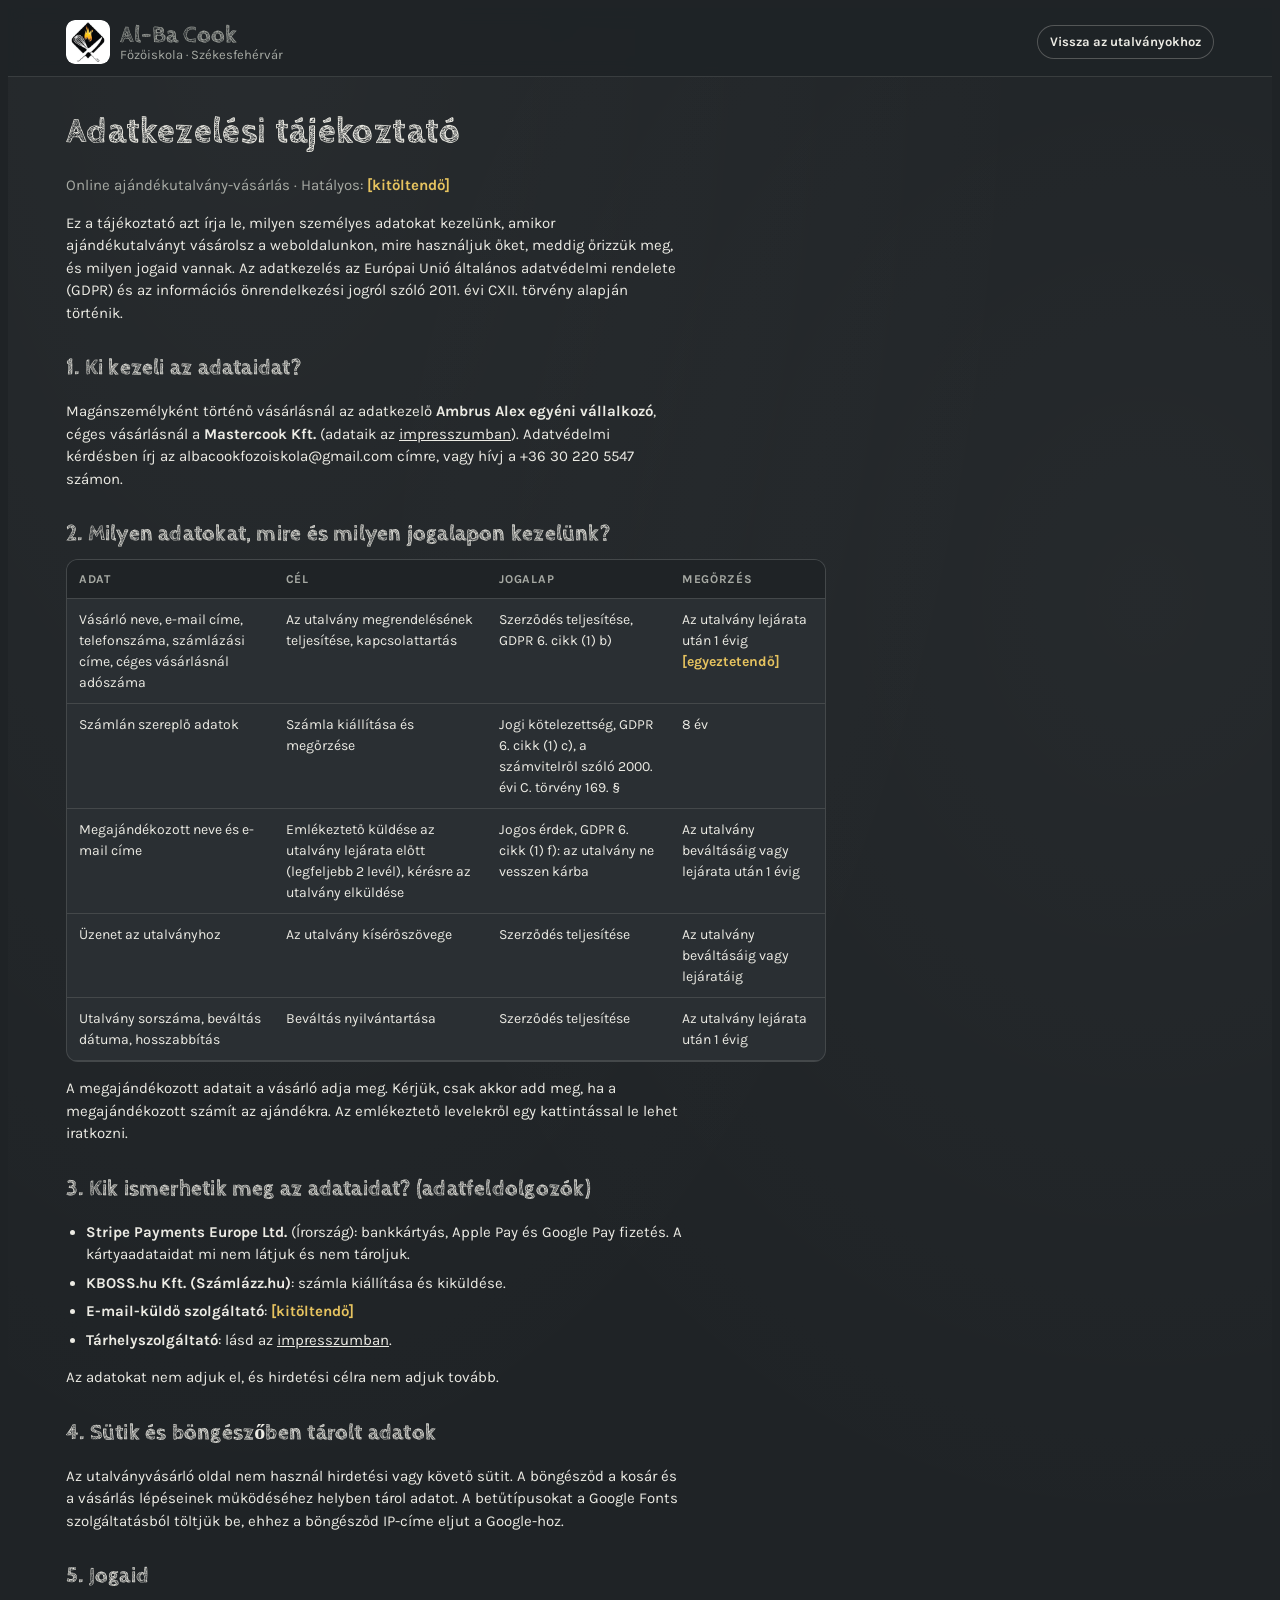
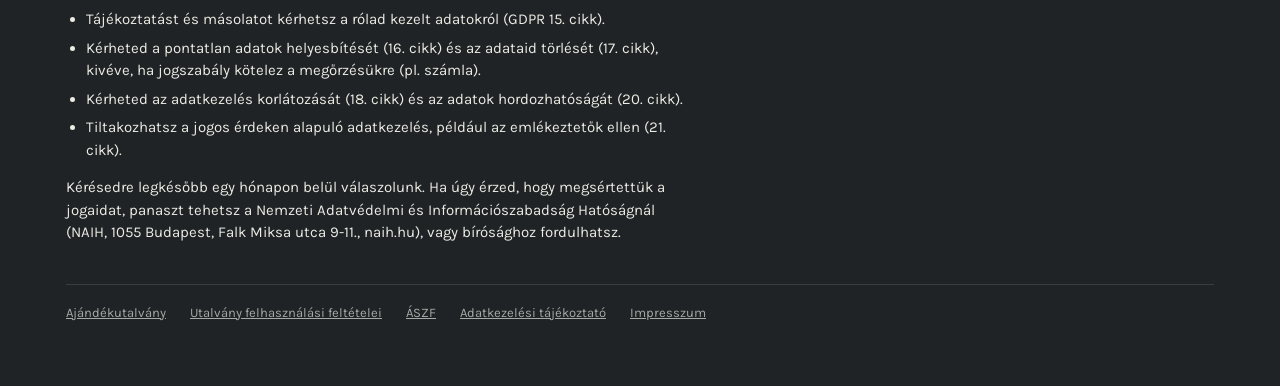
==== adatkezeles.html @ 680cd4ec "Impresszum, adatkezelési tájékoztató" ====
<!doctype html>
<html lang="hu">
<head>
<meta charset="utf-8">
<meta name="viewport" content="width=device-width,initial-scale=1,viewport-fit=cover">
<meta name="robots" content="noindex">
<title>Adatkezelési tájékoztató · Al-Ba Cook</title>
<link rel="icon" href="img/logo-mark.png">
<link rel="stylesheet" href="https://fonts.googleapis.com/css2?family=Cabin+Sketch:wght@400;700&family=Karla:wght@400;500;600;700&family=JetBrains+Mono:wght@400;600&display=swap">
<link rel="stylesheet" href="style.css">
<style>.doc{max-width:760px;margin-top:28px}.doc h1{font-size:36px;margin-bottom:6px}.doc h2{font-size:22px;margin:28px 0 8px}.doc p,.doc li{max-width:68ch}.doc ul{padding-left:20px;display:flex;flex-direction:column;gap:6px}
.doc dl{display:grid;grid-template-columns:minmax(140px,auto) minmax(0,1fr);gap:6px 18px;margin:0}.doc dt{color:var(--dust)}.doc dd{margin:0}
.todo{color:var(--butter);font-weight:700}.doc .tablebox table{min-width:640px}</style>
</head>
<body>
<header class="top"><div class="wrap">
  <a class="brand" href="./" style="color:inherit;text-decoration:none"><img src="img/logo-mark.png" alt="Al-Ba Cook logó"><span class="bt"><b>Al-Ba Cook</b><span>Főzőiskola · Székesfehérvár</span></span></a>
  <a class="btn ghost small" href="./" style="text-decoration:none">Vissza az utalványokhoz</a>
</div></header>
<main class="wrap">
<article class="doc">
  <h1>Adatkezelési tájékoztató</h1>
  <p class="muted">Online ajándékutalvány-vásárlás · Hatályos: <span class="todo">[kitöltendő]</span></p>
  <p>Ez a tájékoztató azt írja le, milyen személyes adatokat kezelünk, amikor ajándékutalványt vásárolsz a weboldalunkon, mire használjuk őket, meddig őrizzük meg, és milyen jogaid vannak. Az adatkezelés az Európai Unió általános adatvédelmi rendelete (GDPR) és az információs önrendelkezési jogról szóló 2011. évi CXII. törvény alapján történik.</p>

  <h2>1. Ki kezeli az adataidat?</h2>
  <p>Magánszemélyként történő vásárlásnál az adatkezelő <b>Ambrus Alex egyéni vállalkozó</b>, céges vásárlásnál a <b>Mastercook Kft.</b> (adataik az <a href="impresszum.html" style="color:var(--chalk)">impresszumban</a>). Adatvédelmi kérdésben írj az albacookfozoiskola@gmail.com címre, vagy hívj a +36 30 220 5547 számon.</p>

  <h2>2. Milyen adatokat, mire és milyen jogalapon kezelünk?</h2>
  <div class="tablebox"><table>
    <thead><tr><th>Adat</th><th>Cél</th><th>Jogalap</th><th>Megőrzés</th></tr></thead>
    <tbody>
      <tr><td>Vásárló neve, e-mail címe, telefonszáma, számlázási címe, céges vásárlásnál adószáma</td><td>Az utalvány megrendelésének teljesítése, kapcsolattartás</td><td>Szerződés teljesítése, GDPR 6. cikk (1) b)</td><td>Az utalvány lejárata után 1 évig <span class="todo">[egyeztetendő]</span></td></tr>
      <tr><td>Számlán szereplő adatok</td><td>Számla kiállítása és megőrzése</td><td>Jogi kötelezettség, GDPR 6. cikk (1) c), a számvitelről szóló 2000. évi C. törvény 169. §</td><td>8 év</td></tr>
      <tr><td>Megajándékozott neve és e-mail címe</td><td>Emlékeztető küldése az utalvány lejárata előtt (legfeljebb 2 levél), kérésre az utalvány elküldése</td><td>Jogos érdek, GDPR 6. cikk (1) f): az utalvány ne vesszen kárba</td><td>Az utalvány beváltásáig vagy lejárata után 1 évig</td></tr>
      <tr><td>Üzenet az utalványhoz</td><td>Az utalvány kísérőszövege</td><td>Szerződés teljesítése</td><td>Az utalvány beváltásáig vagy lejáratáig</td></tr>
      <tr><td>Utalvány sorszáma, beváltás dátuma, hosszabbítás</td><td>Beváltás nyilvántartása</td><td>Szerződés teljesítése</td><td>Az utalvány lejárata után 1 évig</td></tr>
    </tbody></table></div>
  <p>A megajándékozott adatait a vásárló adja meg. Kérjük, csak akkor add meg, ha a megajándékozott számít az ajándékra. Az emlékeztető levelekről egy kattintással le lehet iratkozni.</p>

  <h2>3. Kik ismerhetik meg az adataidat? (adatfeldolgozók)</h2>
  <ul>
    <li><b>Stripe Payments Europe Ltd.</b> (Írország): bankkártyás, Apple Pay és Google Pay fizetés. A kártyaadataidat mi nem látjuk és nem tároljuk.</li>
    <li><b>KBOSS.hu Kft. (Számlázz.hu)</b>: számla kiállítása és kiküldése.</li>
    <li><b>E-mail-küldő szolgáltató</b>: <span class="todo">[kitöltendő]</span></li>
    <li><b>Tárhelyszolgáltató</b>: lásd az <a href="impresszum.html" style="color:var(--chalk)">impresszumban</a>.</li>
  </ul>
  <p>Az adatokat nem adjuk el, és hirdetési célra nem adjuk tovább.</p>

  <h2>4. Sütik és böngészőben tárolt adatok</h2>
  <p>Az utalványvásárló oldal nem használ hirdetési vagy követő sütit. A böngésződ a kosár és a vásárlás lépéseinek működéséhez helyben tárol adatot. A betűtípusokat a Google Fonts szolgáltatásból töltjük be, ehhez a böngésződ IP-címe eljut a Google-hoz.</p>

  <h2>5. Jogaid</h2>
  <ul>
    <li>Tájékoztatást és másolatot kérhetsz a rólad kezelt adatokról (GDPR 15. cikk).</li>
    <li>Kérheted a pontatlan adatok helyesbítését (16. cikk) és az adataid törlését (17. cikk), kivéve, ha jogszabály kötelez a megőrzésükre (pl. számla).</li>
    <li>Kérheted az adatkezelés korlátozását (18. cikk) és az adatok hordozhatóságát (20. cikk).</li>
    <li>Tiltakozhatsz a jogos érdeken alapuló adatkezelés, például az emlékeztetők ellen (21. cikk).</li>
  </ul>
  <p>Kérésedre legkésőbb egy hónapon belül válaszolunk. Ha úgy érzed, hogy megsértettük a jogaidat, panaszt tehetsz a Nemzeti Adatvédelmi és Információszabadság Hatóságnál (NAIH, 1055 Budapest, Falk Miksa utca 9-11., naih.hu), vagy bírósághoz fordulhatsz.</p>
</article>
<footer class="foot">
  <a href="./" style="color:inherit">Ajándékutalvány</a>
  <a href="feltetelek.html" style="color:inherit">Utalvány felhasználási feltételei</a>
  <a href="aszf.html" style="color:inherit">ÁSZF</a>
  <a href="adatkezeles.html" style="color:inherit">Adatkezelési tájékoztató</a>
  <a href="impresszum.html" style="color:inherit">Impresszum</a>
</footer>
</main>
</body>
</html>
---- style.css ----
/* Layout: krétatábla-világ. Felül sáv + nézetváltó, alatta 2 oszlop (lépések | kosár), mobilon egy oszlop. */
:root{
  color-scheme: dark;
  --slate:#1f2326; --board:#2a2f33; --board-2:#33393e; --line:rgba(236,235,228,.13); --line-2:rgba(236,235,228,.26);
  --chalk:#ecebe4; --dust:#a7aaa4; --tomato:#e2583e; --tomato-ink:#fff6f2; --basil:#86b86f; --butter:#e6c35f; --err:#ef7a68;
  --f-display:"Cabin Sketch", "Comic Sans MS", cursive; --f-body:"Karla", system-ui, -apple-system, "Segoe UI", sans-serif; --f-mono:"JetBrains Mono", ui-monospace, Menlo, monospace;
  --r:10px;
}
*{box-sizing:border-box}
[hidden]{display:none!important}
img{max-width:100%}
.det>div{min-width:0}
.det img{width:100%;display:block}
html,body{background:var(--slate);color:var(--chalk)}
body{font-family:var(--f-body);font-size:15px;line-height:1.5;
  background-image:radial-gradient(ellipse at 20% 0%,rgba(255,255,255,.04),transparent 55%),radial-gradient(ellipse at 90% 30%,rgba(255,255,255,.03),transparent 50%);}
.wrap{max-width:1180px;margin:0 auto;padding-inline:16px;padding-block:0 56px}
h1,h2,h3{font-family:var(--f-display);font-weight:700;letter-spacing:.01em;text-wrap:balance;margin:0}
button,input,select,textarea{font:inherit;color:inherit}
:focus-visible{outline:2px solid var(--butter);outline-offset:2px}
.mono{font-family:var(--f-mono);font-variant-numeric:tabular-nums}
.muted{color:var(--dust)}
.small{font-size:13px}

/* top */
.top{position:sticky;top:env(safe-area-inset-top,0px);z-index:5;background:rgba(31,35,38,.92);backdrop-filter:blur(8px);border-bottom:1px solid var(--line)}
.top .wrap{display:flex;align-items:center;gap:16px;flex-wrap:wrap;padding-block:12px}
.brand{display:flex;align-items:baseline;gap:10px;margin-right:auto}
.brand b{font-family:var(--f-display);font-size:24px}
.brand span{color:var(--dust);font-size:13px}
.tabs{display:flex;gap:4px;background:var(--board);border:1px solid var(--line);border-radius:999px;padding:4px}
.tabs button{border:0;background:transparent;padding:7px 14px;border-radius:999px;cursor:pointer;color:var(--dust);font-weight:600;font-size:14px}
.tabs button[aria-selected="true"]{background:var(--chalk);color:var(--slate)}
.demo-note{background:rgba(230,195,95,.12);border:1px dashed rgba(230,195,95,.55);color:var(--butter);border-radius:var(--r);padding:10px 14px;font-size:13px;margin-top:18px}

/* shop layout */
.shop{display:grid;grid-template-columns:minmax(0,1fr) 340px;gap:28px;margin-top:22px;align-items:start}
@media (max-width:900px){.shop{grid-template-columns:minmax(0,1fr)}}
.steps{display:flex;flex-direction:column;gap:16px;min-width:0}
.step{background:var(--board);border:1px solid var(--line);border-radius:14px;padding:20px}
.step[data-state="locked"]{opacity:.45;pointer-events:none}
.step-h{display:flex;align-items:center;gap:12px;margin-bottom:14px}
.step-n{width:30px;height:30px;border-radius:50%;border:1.5px solid var(--line-2);display:grid;place-items:center;font-family:var(--f-display);font-size:18px;flex:none}
.step[data-state="done"] .step-n{background:var(--basil);border-color:var(--basil);color:var(--slate)}
.step-h h2{font-size:24px}
.step-h .edit{margin-left:auto}
.seg{display:inline-flex;background:var(--slate);border:1px solid var(--line);border-radius:999px;padding:3px;gap:3px;max-width:100%}
@media (max-width:420px){.seg button{padding:7px 10px;font-size:14px}}
.seg button{border:0;background:transparent;padding:7px 14px;border-radius:999px;cursor:pointer;color:var(--dust);font-weight:600}
.seg button[aria-pressed="true"]{background:var(--board-2);color:var(--chalk);box-shadow:inset 0 0 0 1px var(--line-2)}
.chips{display:flex;gap:6px;flex-wrap:wrap;margin:12px 0 4px}
.chip{border:1px solid var(--line);background:transparent;padding:4px 11px;border-radius:999px;cursor:pointer;color:var(--dust);font-size:13px}
.chip[aria-pressed="true"]{border-color:var(--chalk);color:var(--chalk)}
.grid{display:grid;grid-template-columns:repeat(auto-fill,minmax(190px,1fr));gap:12px;margin-top:14px}
.card{background:var(--slate);border:1px solid var(--line);border-radius:var(--r);overflow:hidden;display:flex;flex-direction:column}
.card.in{border-color:var(--tomato);box-shadow:0 0 0 1px var(--tomato)}
.card img{display:block;width:100%;aspect-ratio:16/10;object-fit:cover;background:var(--board-2)}
.card .b{padding:10px 12px 12px;display:flex;flex-direction:column;gap:6px;flex:1}
.card .t{font-weight:700;line-height:1.25}
.card .row{display:flex;align-items:center;justify-content:space-between;gap:8px;margin-top:auto}
.price{font-variant-numeric:tabular-nums;font-weight:700}
.tag{font-size:11px;letter-spacing:.06em;text-transform:uppercase;color:var(--dust)}
.tag.warn{color:var(--butter)}
.qty{display:inline-flex;align-items:center;border:1px solid var(--line-2);border-radius:999px;overflow:hidden}
.qty button{border:0;background:transparent;width:30px;height:30px;cursor:pointer;font-size:17px;line-height:1}
.qty button:hover{background:var(--board-2)}
.qty output{min-width:22px;text-align:center;font-variant-numeric:tabular-nums;font-weight:700}

/* forms */
.fields{display:grid;grid-template-columns:repeat(2,minmax(0,1fr));gap:12px}
@media (max-width:560px){.fields{grid-template-columns:minmax(0,1fr)}}
.f{display:flex;flex-direction:column;gap:5px;min-width:0}
.f.full{grid-column:1/-1}
.f label{font-size:13px;color:var(--dust);font-weight:600}
.f input,.f textarea,.f select{background:var(--slate);border:1px solid var(--line-2);border-radius:8px;padding:9px 11px;width:100%}
.f textarea{min-height:66px;resize:vertical}
.check{display:flex;gap:9px;align-items:flex-start;font-size:14px;cursor:pointer}
.check input{margin-top:3px;accent-color:var(--tomato);width:auto;flex:none}
.check.full{grid-column:1/-1}
.hint{font-size:13px;color:var(--dust)}
.issuer{display:flex;gap:10px;align-items:center;flex-wrap:wrap;margin-top:12px;padding:10px 12px;border-radius:8px;background:var(--slate);border:1px dashed var(--line-2);font-size:14px}
.btn{border:0;border-radius:999px;padding:11px 20px;font-weight:700;cursor:pointer;background:var(--tomato);color:var(--tomato-ink)}
.btn:disabled{opacity:.4;cursor:not-allowed}
.btn.ghost{background:transparent;color:var(--chalk);box-shadow:inset 0 0 0 1px var(--line-2)}
.btn.ok{background:var(--basil);color:var(--slate)}
.btn.small{padding:7px 13px;font-size:13px}
.actions{display:flex;gap:10px;flex-wrap:wrap;margin-top:16px;align-items:center}
.err{color:var(--err);font-size:13px}

.pay{display:grid;grid-template-columns:repeat(4,minmax(0,1fr));gap:10px}
@media (max-width:620px){.pay{grid-template-columns:repeat(2,minmax(0,1fr))}}
.pay button{background:var(--slate);border:1px solid var(--line-2);border-radius:var(--r);padding:14px 10px;cursor:pointer;display:flex;flex-direction:column;align-items:center;gap:4px;font-weight:700}
.pay button small{font-weight:400;color:var(--dust);font-size:12px}
.pay button[aria-pressed="true"]{border-color:var(--tomato);box-shadow:0 0 0 1px var(--tomato)}
.paybox{margin-top:14px;padding:14px;border-radius:var(--r);background:var(--slate);border:1px solid var(--line)}
.sim{display:flex;gap:8px;flex-wrap:wrap;align-items:center;margin-top:12px;padding-top:12px;border-top:1px dashed var(--line-2)}
.sim .lbl{font-size:12px;color:var(--butter);text-transform:uppercase;letter-spacing:.07em;font-weight:700;margin-right:4px}
.bank{display:grid;grid-template-columns:auto minmax(0,1fr);gap:4px 14px;font-size:14px}
.bank dt{color:var(--dust)} .bank dd{margin:0}

/* cart */
.cart{position:sticky;top:calc(env(safe-area-inset-top,0px) + 76px);background:var(--board);border:1px solid var(--line);border-radius:14px;padding:18px;display:flex;flex-direction:column;gap:12px}
@media (max-width:900px){.cart{position:static}}
.cart h3{font-size:22px}
.cart ul{list-style:none;margin:0;padding:0;display:flex;flex-direction:column;gap:8px}
.cart li{display:flex;justify-content:space-between;gap:10px;font-size:14px}
.cart .tot{display:flex;justify-content:space-between;border-top:1px solid var(--line-2);padding-top:10px;font-weight:700;font-size:17px}
.empty{color:var(--dust);font-size:14px}

/* result */
.result{display:flex;flex-direction:column;gap:16px}
.ok-head{display:flex;gap:14px;align-items:center;flex-wrap:wrap}
.stamp{border:2px solid var(--basil);color:var(--basil);border-radius:8px;padding:4px 10px;font-weight:700;text-transform:uppercase;letter-spacing:.08em;font-size:12px;transform:rotate(-2deg)}
.stamp.fail{border-color:var(--err);color:var(--err)}
.stamp.wait{border-color:var(--butter);color:var(--butter)}
.vouchers{display:grid;grid-template-columns:repeat(auto-fill,minmax(260px,1fr));gap:12px}
.vouchers figure{margin:0;background:var(--slate);border:1px solid var(--line);border-radius:var(--r);overflow:hidden}
.vouchers img{display:block;width:100%}
.vouchers figcaption{padding:8px 10px;font-size:13px;display:flex;justify-content:space-between;gap:8px;flex-wrap:wrap}
.mail{background:#f4f2ec;color:#26292c;border-radius:var(--r);padding:16px 18px;font-size:14px}
.mail .mh{font-size:12px;color:#5d6166;border-bottom:1px solid #d9d6cd;padding-bottom:8px;margin-bottom:10px;display:grid;grid-template-columns:auto 1fr;gap:2px 10px}
.mail .att{display:flex;gap:6px;flex-wrap:wrap;margin-top:10px}
.mail .att span{background:#e4e0d6;border-radius:6px;padding:3px 8px;font-size:12px}
.log{list-style:none;margin:0;padding:0;display:flex;flex-direction:column;gap:0}
.log li{display:grid;grid-template-columns:62px 18px minmax(0,1fr);gap:8px;padding:7px 0;border-bottom:1px dashed var(--line);font-size:14px}
.log .tm{color:var(--dust);font-family:var(--f-mono);font-size:12px;padding-top:2px}
.log .dot{width:10px;height:10px;border-radius:50%;background:var(--basil);margin-top:6px}
.log .dot.x{background:var(--err)} .log .dot.w{background:var(--butter)}
.log b{font-weight:700}
details.sec{background:var(--board);border:1px solid var(--line);border-radius:14px;padding:14px 18px}
details.sec summary{cursor:pointer;font-family:var(--f-display);font-size:21px}

/* admin */
.kpis{display:grid;grid-template-columns:repeat(4,minmax(0,1fr));gap:12px;margin-top:22px}
@media (max-width:760px){.kpis{grid-template-columns:repeat(2,minmax(0,1fr))}}
.kpi{background:var(--board);border:1px solid var(--line);border-radius:12px;padding:14px}
.kpi .v{font-size:26px;font-weight:700;font-variant-numeric:tabular-nums}
.kpi .l{color:var(--dust);font-size:13px}
.toolbar{display:flex;gap:10px;flex-wrap:wrap;align-items:end;margin:18px 0 10px}
.tablebox{overflow-x:auto;border:1px solid var(--line);border-radius:12px;background:var(--board)}
table{border-collapse:collapse;width:100%;min-width:1120px;font-size:14px}
td.num,td.mono{white-space:nowrap}
th,td{text-align:left;padding:10px 12px;border-bottom:1px solid var(--line);vertical-align:top}
th{font-size:12px;text-transform:uppercase;letter-spacing:.06em;color:var(--dust);font-weight:700;background:var(--slate);position:sticky;top:0}
td.num{font-variant-numeric:tabular-nums;text-align:right}
.pill{display:inline-block;border-radius:999px;padding:2px 9px;font-size:12px;font-weight:700;white-space:nowrap}
.pill.active{background:rgba(134,184,111,.16);color:var(--basil)}
.pill.soon{background:rgba(230,195,95,.16);color:var(--butter)}
.pill.expired{background:rgba(239,122,104,.16);color:var(--err)}
.pill.used{background:rgba(236,235,228,.1);color:var(--dust)}
.pill.wait{background:rgba(230,195,95,.16);color:var(--butter)}
.sample{font-size:11px;color:var(--dust);border:1px solid var(--line);border-radius:4px;padding:0 4px;margin-left:4px}
.panel{background:var(--board);border:1px solid var(--line);border-radius:14px;padding:18px;margin-top:16px}
.panel h3{font-size:22px;margin-bottom:8px}

/* how */
.how{display:grid;grid-template-columns:minmax(0,1fr) minmax(0,1fr);gap:16px;margin-top:22px;align-items:start}
@media (max-width:860px){.how{grid-template-columns:minmax(0,1fr)}}
.how .panel{margin-top:0}
.how ul{margin:6px 0 0;padding-left:18px;display:flex;flex-direction:column;gap:6px}
.mermaid-box{overflow-x:auto;background:var(--board);border:1px solid var(--line);border-radius:14px;padding:16px;margin-top:22px}
pre.mermaid{margin:0;background:transparent}
@media (max-width:700px){.det{grid-template-columns:minmax(0,1fr)!important}}
@media (prefers-reduced-motion:reduce){*{transition:none!important;animation:none!important}}

/* ===== közös kiegészítések ===== */
.brand{align-items:center}
.brand img{width:44px;height:44px;display:block;border-radius:9px}
.brand .bt{display:flex;flex-direction:column;line-height:1.1}
.brand .bt b{font-family:var(--f-display);font-size:24px}
.brand .bt span{color:var(--dust);font-size:13px}
.test-badge{font-size:11px;letter-spacing:.06em;text-transform:uppercase;color:var(--butter);border:1px solid rgba(230,195,95,.45);border-radius:999px;padding:3px 9px}
.hero{display:grid;grid-template-columns:minmax(0,1fr) auto;gap:20px;align-items:end;margin-top:26px}
.hero h1{font-size:clamp(30px,5vw,46px);line-height:1.05}
.hero p{margin:8px 0 0;color:var(--dust);max-width:60ch}
.foot{margin-top:40px;padding-top:18px;border-top:1px solid var(--line);display:flex;flex-wrap:wrap;gap:8px 24px;color:var(--dust);font-size:13px}
.req::after{content:" *";color:var(--tomato)}
.spinner{display:inline-block;width:16px;height:16px;border:2px solid currentColor;border-right-color:transparent;border-radius:50%;animation:spin .7s linear infinite;vertical-align:-3px;margin-right:8px}
@keyframes spin{to{transform:rotate(360deg)}}
.mail p{margin:0 0 8px}
.f input:invalid:not(:placeholder-shown){border-color:var(--err)}

/* login */
.login{min-height:100%;display:grid;place-items:center;padding-block:40px}
.login form{width:min(380px,100%);background:var(--board);border:1px solid var(--line);border-radius:16px;padding:26px;display:flex;flex-direction:column;gap:14px}
.login .lh{display:flex;gap:12px;align-items:center}
.login .lh img{width:48px}
.login h1{font-size:26px}

/* CRM */
.crm-nav{display:flex;gap:4px;flex-wrap:wrap;margin-top:20px;border-bottom:1px solid var(--line)}
.crm-nav button{border:0;background:transparent;padding:10px 14px;cursor:pointer;color:var(--dust);font-weight:700;border-bottom:2px solid transparent;margin-bottom:-1px}
.crm-nav button[aria-selected="true"]{color:var(--chalk);border-bottom-color:var(--tomato)}
.crm-nav .cnt{font-size:11px;background:var(--board-2);border-radius:999px;padding:1px 7px;margin-left:6px;color:var(--chalk)}
.drawer{position:fixed;inset:0;background:rgba(10,12,14,.6);z-index:20;display:flex;justify-content:flex-end}
.drawer .in{width:min(720px,100%);height:100%;overflow:auto;background:var(--slate);border-left:1px solid var(--line-2);padding:20px 20px 40px}
.drawer .dh{display:flex;align-items:center;gap:12px;margin-bottom:14px}
.drawer .dh h2{font-size:26px;margin-right:auto}
.sec-t{font-family:var(--f-display);font-size:20px;margin:18px 0 8px}
.vlist{display:flex;flex-direction:column;gap:12px}
.vrow{display:grid;grid-template-columns:200px minmax(0,1fr);gap:14px;background:var(--board);border:1px solid var(--line);border-radius:12px;padding:12px}
@media (max-width:560px){.vrow{grid-template-columns:minmax(0,1fr)}}
.vrow img{border-radius:6px;width:100%;display:block}
.vrow .meta{display:flex;flex-direction:column;gap:6px;min-width:0}
tr.click{cursor:pointer}
tr.click:hover td{background:rgba(236,235,228,.04)}
.toolbar .f{min-width:160px}
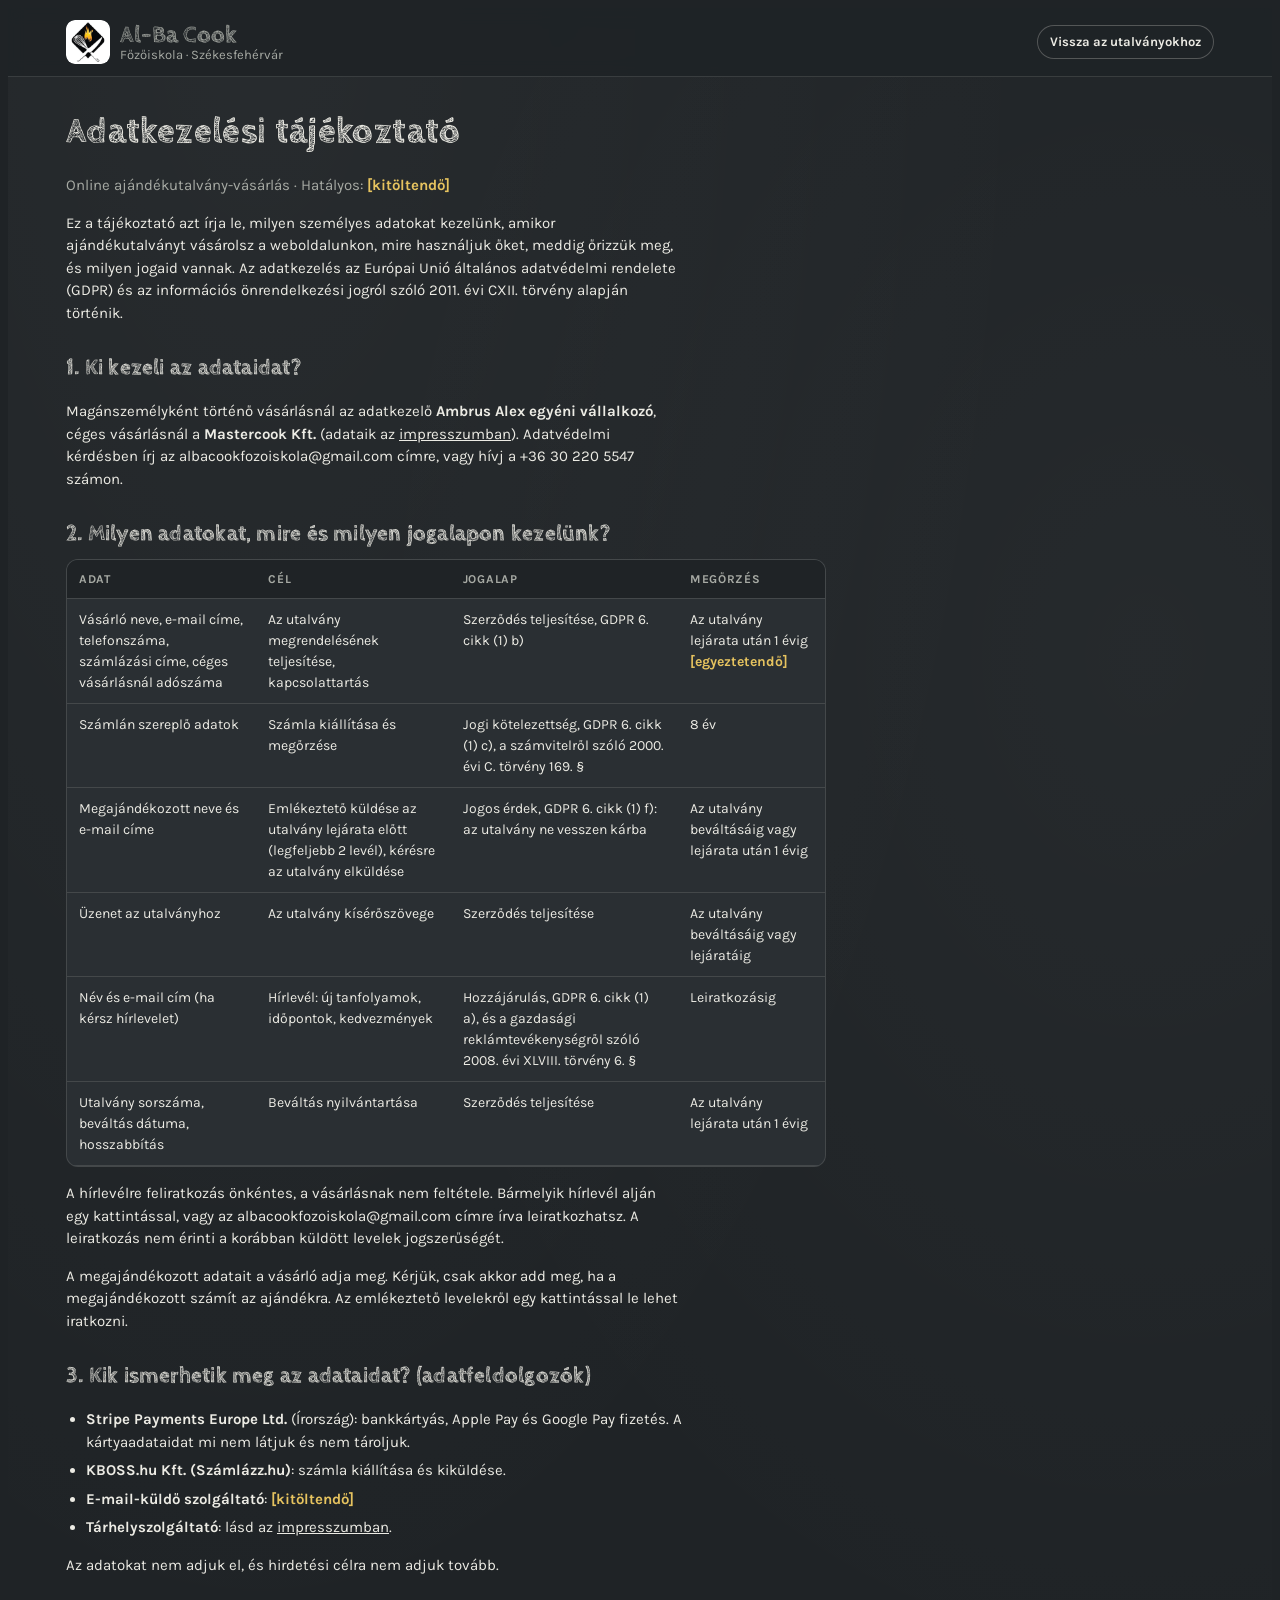
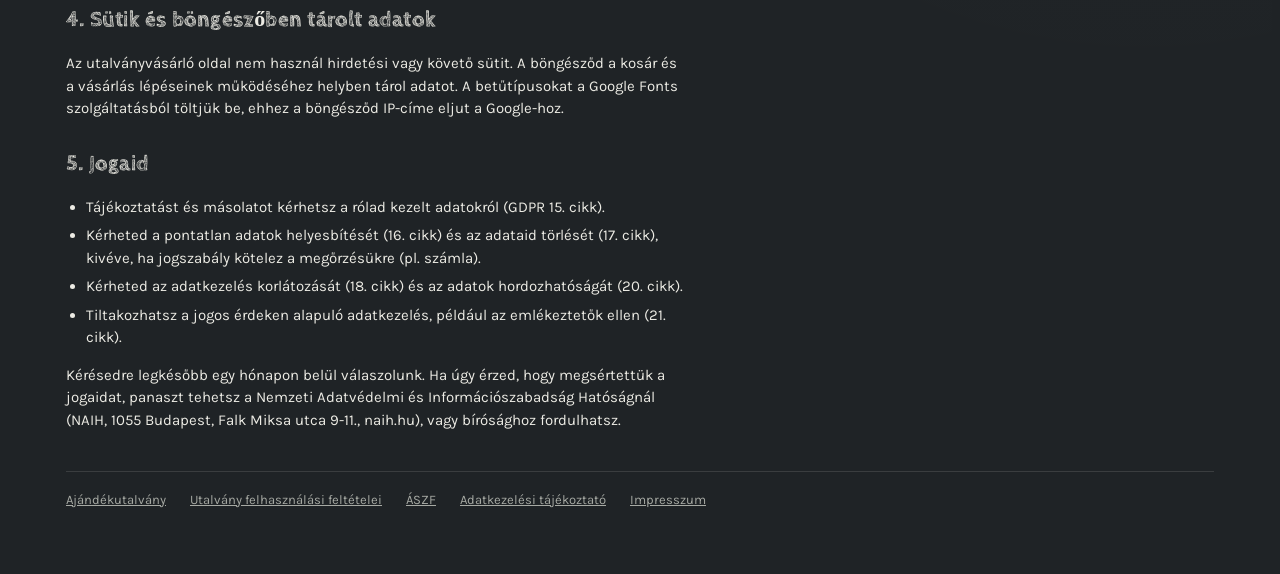
==== commit d5a34c01: "Hírlevél-feliratkozás, köszönő oldal mérésreHírlevél-feliratkozás, köszönő oldal mérésre" ====
--- a/adatkezeles.html
+++ b/adatkezeles.html
@@ -34,8 +34,10 @@
       <tr><td>Számlán szereplő adatok</td><td>Számla kiállítása és megőrzése</td><td>Jogi kötelezettség, GDPR 6. cikk (1) c), a számvitelről szóló 2000. évi C. törvény 169. §</td><td>8 év</td></tr>
       <tr><td>Megajándékozott neve és e-mail címe</td><td>Emlékeztető küldése az utalvány lejárata előtt (legfeljebb 2 levél), kérésre az utalvány elküldése</td><td>Jogos érdek, GDPR 6. cikk (1) f): az utalvány ne vesszen kárba</td><td>Az utalvány beváltásáig vagy lejárata után 1 évig</td></tr>
       <tr><td>Üzenet az utalványhoz</td><td>Az utalvány kísérőszövege</td><td>Szerződés teljesítése</td><td>Az utalvány beváltásáig vagy lejáratáig</td></tr>
+      <tr><td>Név és e-mail cím (ha kérsz hírlevelet)</td><td>Hírlevél: új tanfolyamok, időpontok, kedvezmények</td><td>Hozzájárulás, GDPR 6. cikk (1) a), és a gazdasági reklámtevékenységről szóló 2008. évi XLVIII. törvény 6. §</td><td>Leiratkozásig</td></tr>
       <tr><td>Utalvány sorszáma, beváltás dátuma, hosszabbítás</td><td>Beváltás nyilvántartása</td><td>Szerződés teljesítése</td><td>Az utalvány lejárata után 1 évig</td></tr>
     </tbody></table></div>
+  <p>A hírlevélre feliratkozás önkéntes, a vásárlásnak nem feltétele. Bármelyik hírlevél alján egy kattintással, vagy az albacookfozoiskola@gmail.com címre írva leiratkozhatsz. A leiratkozás nem érinti a korábban küldött levelek jogszerűségét.</p>
   <p>A megajándékozott adatait a vásárló adja meg. Kérjük, csak akkor add meg, ha a megajándékozott számít az ajándékra. Az emlékeztető levelekről egy kattintással le lehet iratkozni.</p>
 
   <h2>3. Kik ismerhetik meg az adataidat? (adatfeldolgozók)</h2>
